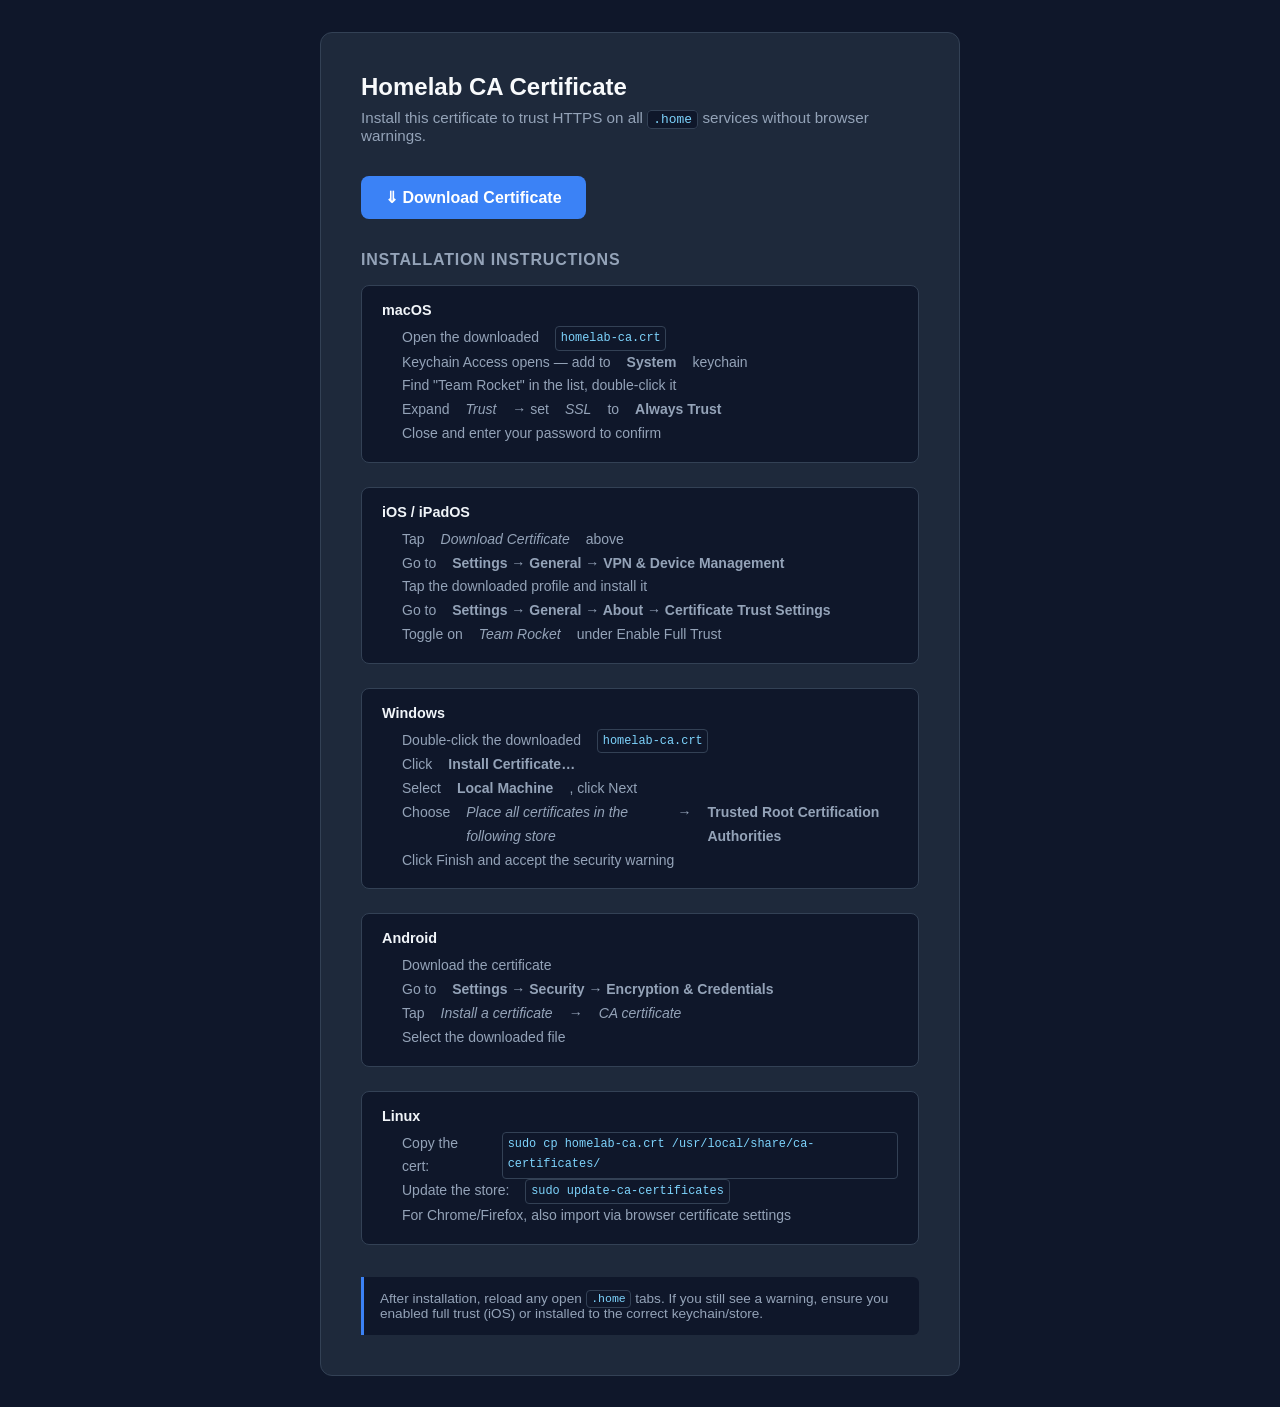
==== services/machamp-infra/ca-page/index.html @ 48a2c750 "Add ca.home certificate install page Serves the step-ca root CA cert via a small Nginx container so " ====
<!DOCTYPE html>
<html lang="en">
<head>
  <meta charset="UTF-8">
  <meta name="viewport" content="width=device-width, initial-scale=1.0">
  <title>Homelab CA Certificate</title>
  <style>
    * { box-sizing: border-box; margin: 0; padding: 0; }
    body {
      font-family: -apple-system, BlinkMacSystemFont, "Segoe UI", sans-serif;
      background: #0f172a;
      color: #e2e8f0;
      min-height: 100vh;
      display: flex;
      align-items: center;
      justify-content: center;
      padding: 2rem;
    }
    .card {
      background: #1e293b;
      border: 1px solid #334155;
      border-radius: 12px;
      padding: 2.5rem;
      max-width: 640px;
      width: 100%;
    }
    h1 { font-size: 1.5rem; margin-bottom: 0.5rem; color: #f8fafc; }
    .subtitle { color: #94a3b8; margin-bottom: 2rem; font-size: 0.95rem; }
    .download-btn {
      display: inline-flex;
      align-items: center;
      gap: 0.5rem;
      background: #3b82f6;
      color: #fff;
      text-decoration: none;
      padding: 0.75rem 1.5rem;
      border-radius: 8px;
      font-weight: 600;
      font-size: 1rem;
      margin-bottom: 2rem;
      transition: background 0.15s;
    }
    .download-btn:hover { background: #2563eb; }
    h2 { font-size: 1rem; color: #94a3b8; text-transform: uppercase; letter-spacing: 0.05em; margin-bottom: 1rem; }
    .steps { list-style: none; display: flex; flex-direction: column; gap: 1.5rem; }
    .steps li { display: flex; gap: 1rem; }
    .platform {
      background: #0f172a;
      border: 1px solid #334155;
      border-radius: 8px;
      padding: 1rem 1.25rem;
      flex: 1;
    }
    .platform-name {
      font-weight: 600;
      font-size: 0.9rem;
      margin-bottom: 0.5rem;
      color: #f1f5f9;
    }
    .platform ol { padding-left: 1.25rem; color: #94a3b8; font-size: 0.875rem; line-height: 1.7; }
    code {
      background: #0f172a;
      border: 1px solid #334155;
      border-radius: 4px;
      padding: 0.1em 0.4em;
      font-size: 0.85em;
      color: #7dd3fc;
    }
    .note {
      margin-top: 2rem;
      padding: 0.875rem 1rem;
      background: #0f172a;
      border-left: 3px solid #3b82f6;
      border-radius: 0 6px 6px 0;
      font-size: 0.85rem;
      color: #94a3b8;
    }
  </style>
</head>
<body>
  <div class="card">
    <h1>Homelab CA Certificate</h1>
    <p class="subtitle">Install this certificate to trust HTTPS on all <code>.home</code> services without browser warnings.</p>

    <a class="download-btn" href="/root_ca.crt">
      &#8659; Download Certificate
    </a>

    <h2>Installation Instructions</h2>
    <ul class="steps">
      <li>
        <div class="platform">
          <div class="platform-name">macOS</div>
          <ol>
            <li>Open the downloaded <code>homelab-ca.crt</code></li>
            <li>Keychain Access opens — add to <strong>System</strong> keychain</li>
            <li>Find "Team Rocket" in the list, double-click it</li>
            <li>Expand <em>Trust</em> → set <em>SSL</em> to <strong>Always Trust</strong></li>
            <li>Close and enter your password to confirm</li>
          </ol>
        </div>
      </li>
      <li>
        <div class="platform">
          <div class="platform-name">iOS / iPadOS</div>
          <ol>
            <li>Tap <em>Download Certificate</em> above</li>
            <li>Go to <strong>Settings → General → VPN &amp; Device Management</strong></li>
            <li>Tap the downloaded profile and install it</li>
            <li>Go to <strong>Settings → General → About → Certificate Trust Settings</strong></li>
            <li>Toggle on <em>Team Rocket</em> under Enable Full Trust</li>
          </ol>
        </div>
      </li>
      <li>
        <div class="platform">
          <div class="platform-name">Windows</div>
          <ol>
            <li>Double-click the downloaded <code>homelab-ca.crt</code></li>
            <li>Click <strong>Install Certificate…</strong></li>
            <li>Select <strong>Local Machine</strong>, click Next</li>
            <li>Choose <em>Place all certificates in the following store</em> → <strong>Trusted Root Certification Authorities</strong></li>
            <li>Click Finish and accept the security warning</li>
          </ol>
        </div>
      </li>
      <li>
        <div class="platform">
          <div class="platform-name">Android</div>
          <ol>
            <li>Download the certificate</li>
            <li>Go to <strong>Settings → Security → Encryption &amp; Credentials</strong></li>
            <li>Tap <em>Install a certificate</em> → <em>CA certificate</em></li>
            <li>Select the downloaded file</li>
          </ol>
        </div>
      </li>
      <li>
        <div class="platform">
          <div class="platform-name">Linux</div>
          <ol>
            <li>Copy the cert: <code>sudo cp homelab-ca.crt /usr/local/share/ca-certificates/</code></li>
            <li>Update the store: <code>sudo update-ca-certificates</code></li>
            <li>For Chrome/Firefox, also import via browser certificate settings</li>
          </ol>
        </div>
      </li>
    </ul>

    <div class="note">
      After installation, reload any open <code>.home</code> tabs. If you still see a warning, ensure you enabled full trust (iOS) or installed to the correct keychain/store.
    </div>
  </div>
</body>
</html>
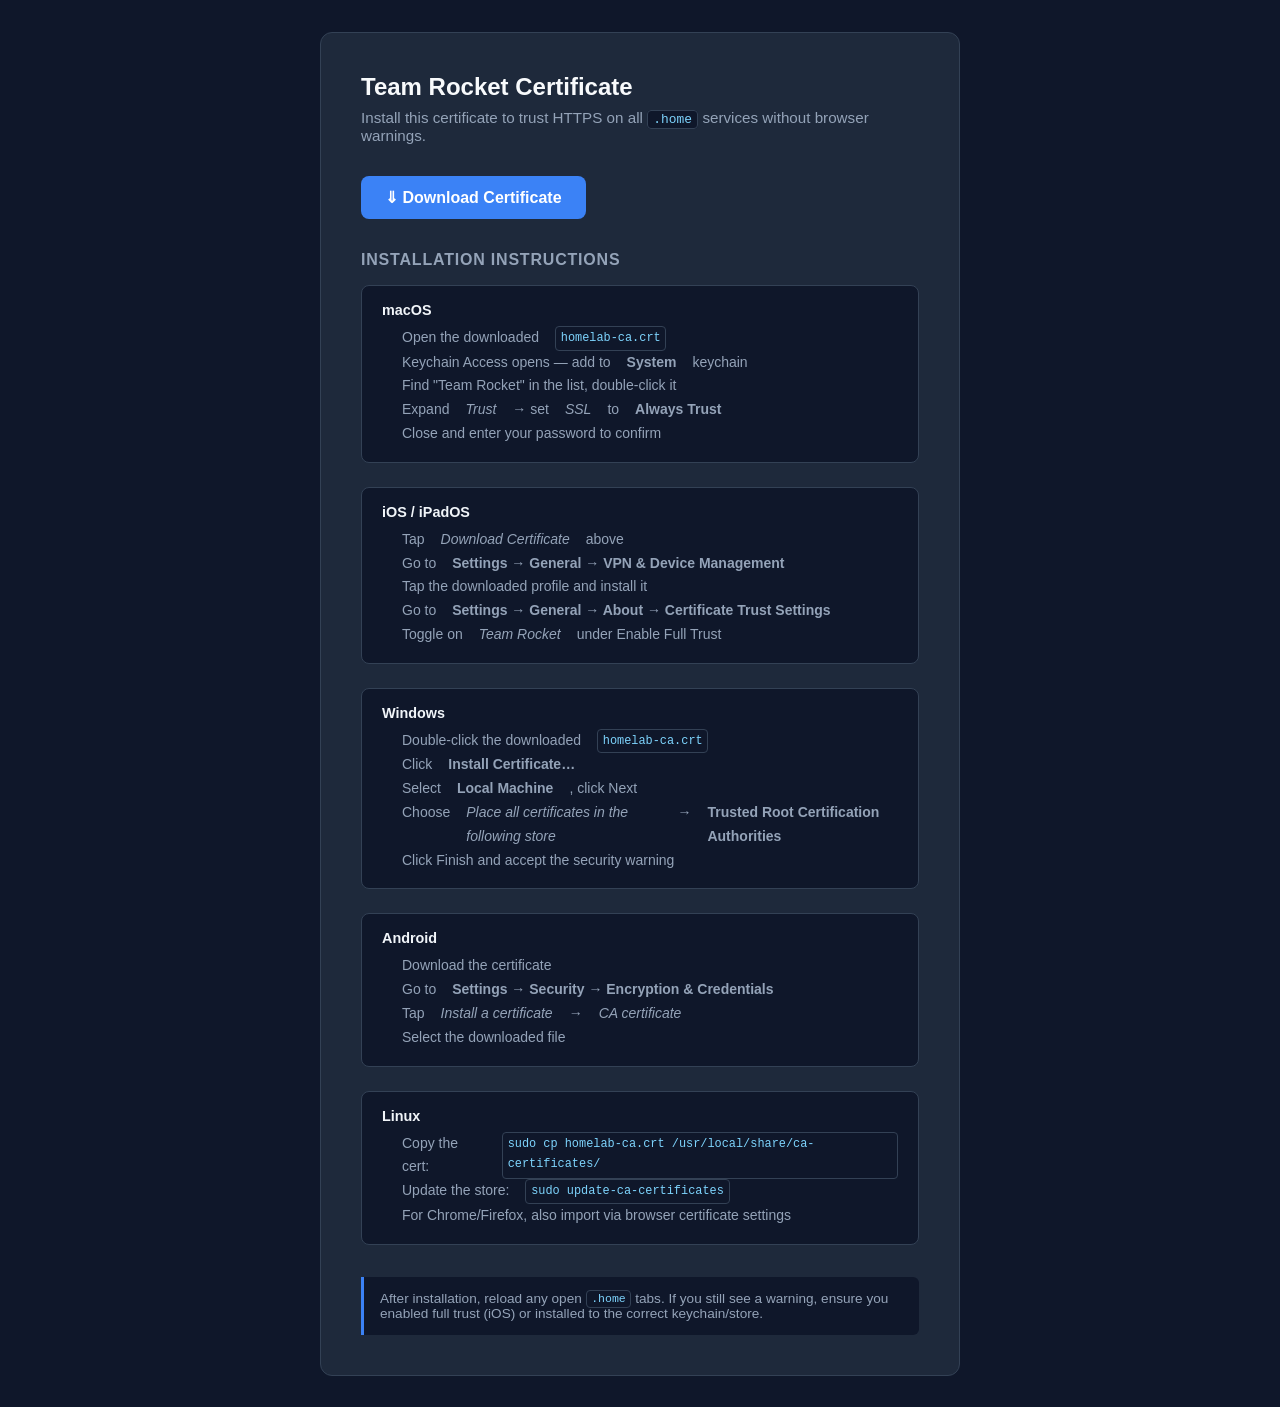
==== commit d1704df5: "Rename CA page title to Team Rocket Certificate https://claude.ai/code/session_013HJabzTUS8ECSq8Ezmo" ====
--- a/services/machamp-infra/ca-page/index.html
+++ b/services/machamp-infra/ca-page/index.html
@@ -3,7 +3,7 @@
 <head>
   <meta charset="UTF-8">
   <meta name="viewport" content="width=device-width, initial-scale=1.0">
-  <title>Homelab CA Certificate</title>
+  <title>Team Rocket Certificate</title>
   <style>
     * { box-sizing: border-box; margin: 0; padding: 0; }
     body {
@@ -79,7 +79,7 @@
 </head>
 <body>
   <div class="card">
-    <h1>Homelab CA Certificate</h1>
+    <h1>Team Rocket Certificate</h1>
     <p class="subtitle">Install this certificate to trust HTTPS on all <code>.home</code> services without browser warnings.</p>
 
     <a class="download-btn" href="/root_ca.crt">
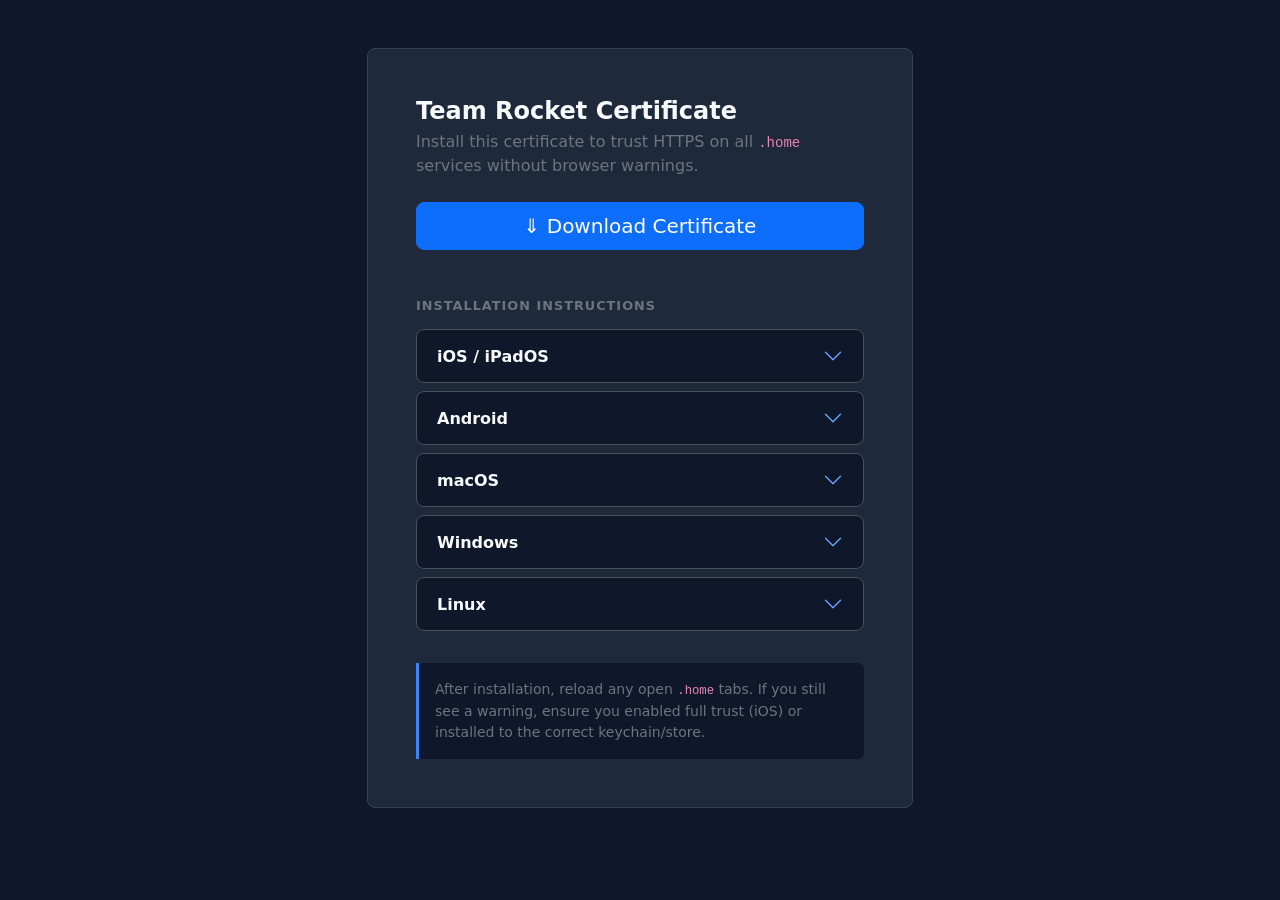
==== commit 80459b97: "Rewrite CA page with Bootstrap for mobile friendliness Replaces custom CSS with Bootstrap 5 dark the" ====
--- a/services/machamp-infra/ca-page/index.html
+++ b/services/machamp-infra/ca-page/index.html
@@ -1,155 +1,137 @@
 <!DOCTYPE html>
-<html lang="en">
+<html lang="en" data-bs-theme="dark">
 <head>
   <meta charset="UTF-8">
   <meta name="viewport" content="width=device-width, initial-scale=1.0">
   <title>Team Rocket Certificate</title>
+  <link rel="stylesheet" href="https://cdn.jsdelivr.net/npm/bootstrap@5.3.3/dist/css/bootstrap.min.css">
   <style>
-    * { box-sizing: border-box; margin: 0; padding: 0; }
-    body {
-      font-family: -apple-system, BlinkMacSystemFont, "Segoe UI", sans-serif;
-      background: #0f172a;
-      color: #e2e8f0;
-      min-height: 100vh;
-      display: flex;
-      align-items: center;
-      justify-content: center;
-      padding: 2rem;
-    }
-    .card {
-      background: #1e293b;
-      border: 1px solid #334155;
-      border-radius: 12px;
-      padding: 2.5rem;
-      max-width: 640px;
-      width: 100%;
-    }
-    h1 { font-size: 1.5rem; margin-bottom: 0.5rem; color: #f8fafc; }
-    .subtitle { color: #94a3b8; margin-bottom: 2rem; font-size: 0.95rem; }
-    .download-btn {
-      display: inline-flex;
-      align-items: center;
-      gap: 0.5rem;
-      background: #3b82f6;
-      color: #fff;
-      text-decoration: none;
-      padding: 0.75rem 1.5rem;
-      border-radius: 8px;
-      font-weight: 600;
-      font-size: 1rem;
-      margin-bottom: 2rem;
-      transition: background 0.15s;
-    }
-    .download-btn:hover { background: #2563eb; }
-    h2 { font-size: 1rem; color: #94a3b8; text-transform: uppercase; letter-spacing: 0.05em; margin-bottom: 1rem; }
-    .steps { list-style: none; display: flex; flex-direction: column; gap: 1.5rem; }
-    .steps li { display: flex; gap: 1rem; }
-    .platform {
-      background: #0f172a;
-      border: 1px solid #334155;
-      border-radius: 8px;
-      padding: 1rem 1.25rem;
-      flex: 1;
-    }
-    .platform-name {
-      font-weight: 600;
-      font-size: 0.9rem;
-      margin-bottom: 0.5rem;
-      color: #f1f5f9;
-    }
-    .platform ol { padding-left: 1.25rem; color: #94a3b8; font-size: 0.875rem; line-height: 1.7; }
-    code {
-      background: #0f172a;
-      border: 1px solid #334155;
-      border-radius: 4px;
-      padding: 0.1em 0.4em;
-      font-size: 0.85em;
-      color: #7dd3fc;
-    }
-    .note {
-      margin-top: 2rem;
-      padding: 0.875rem 1rem;
-      background: #0f172a;
-      border-left: 3px solid #3b82f6;
-      border-radius: 0 6px 6px 0;
-      font-size: 0.85rem;
-      color: #94a3b8;
-    }
+    body { background-color: #0f172a; }
+    .card { border-color: #334155; background-color: #1e293b; }
+    .platform-card { border-color: #334155; background-color: #0f172a; }
+    .note { border-left: 3px solid #3b82f6; background-color: #0f172a; }
   </style>
 </head>
 <body>
-  <div class="card">
-    <h1>Team Rocket Certificate</h1>
-    <p class="subtitle">Install this certificate to trust HTTPS on all <code>.home</code> services without browser warnings.</p>
+  <div class="container py-5">
+    <div class="row justify-content-center">
+      <div class="col-12 col-md-8 col-lg-6">
+        <div class="card rounded-3 p-4 p-md-5">
 
-    <a class="download-btn" href="/root_ca.crt">
-      &#8659; Download Certificate
-    </a>
+          <h1 class="h4 fw-bold text-light mb-1">Team Rocket Certificate</h1>
+          <p class="text-secondary mb-4">Install this certificate to trust HTTPS on all <code>.home</code> services without browser warnings.</p>
 
-    <h2>Installation Instructions</h2>
-    <ul class="steps">
-      <li>
-        <div class="platform">
-          <div class="platform-name">macOS</div>
-          <ol>
-            <li>Open the downloaded <code>homelab-ca.crt</code></li>
-            <li>Keychain Access opens — add to <strong>System</strong> keychain</li>
-            <li>Find "Team Rocket" in the list, double-click it</li>
-            <li>Expand <em>Trust</em> → set <em>SSL</em> to <strong>Always Trust</strong></li>
-            <li>Close and enter your password to confirm</li>
-          </ol>
+          <a href="/root_ca.crt" class="btn btn-primary btn-lg w-100 mb-5">
+            &#8659; Download Certificate
+          </a>
+
+          <h2 class="text-uppercase text-secondary fw-semibold mb-3" style="font-size:0.8rem;letter-spacing:0.08em;">Installation Instructions</h2>
+
+          <div class="accordion accordion-flush" id="installAccordion">
+
+            <div class="accordion-item platform-card border rounded-3 mb-2">
+              <h2 class="accordion-header">
+                <button class="accordion-button collapsed rounded-3 bg-transparent text-light fw-semibold" type="button" data-bs-toggle="collapse" data-bs-target="#ios">
+                  iOS / iPadOS
+                </button>
+              </h2>
+              <div id="ios" class="accordion-collapse collapse" data-bs-parent="#installAccordion">
+                <div class="accordion-body text-secondary">
+                  <ol class="mb-0">
+                    <li>Tap <strong>Download Certificate</strong> above</li>
+                    <li>Go to <strong>Settings &rarr; General &rarr; VPN &amp; Device Management</strong></li>
+                    <li>Tap the downloaded profile and install it</li>
+                    <li>Go to <strong>Settings &rarr; General &rarr; About &rarr; Certificate Trust Settings</strong></li>
+                    <li>Toggle on <em>Team Rocket</em> under Enable Full Trust</li>
+                  </ol>
+                </div>
+              </div>
+            </div>
+
+            <div class="accordion-item platform-card border rounded-3 mb-2">
+              <h2 class="accordion-header">
+                <button class="accordion-button collapsed rounded-3 bg-transparent text-light fw-semibold" type="button" data-bs-toggle="collapse" data-bs-target="#android">
+                  Android
+                </button>
+              </h2>
+              <div id="android" class="accordion-collapse collapse" data-bs-parent="#installAccordion">
+                <div class="accordion-body text-secondary">
+                  <ol class="mb-0">
+                    <li>Download the certificate</li>
+                    <li>Go to <strong>Settings &rarr; Security &rarr; Encryption &amp; Credentials</strong></li>
+                    <li>Tap <em>Install a certificate</em> &rarr; <em>CA certificate</em></li>
+                    <li>Select the downloaded file</li>
+                  </ol>
+                </div>
+              </div>
+            </div>
+
+            <div class="accordion-item platform-card border rounded-3 mb-2">
+              <h2 class="accordion-header">
+                <button class="accordion-button collapsed rounded-3 bg-transparent text-light fw-semibold" type="button" data-bs-toggle="collapse" data-bs-target="#macos">
+                  macOS
+                </button>
+              </h2>
+              <div id="macos" class="accordion-collapse collapse" data-bs-parent="#installAccordion">
+                <div class="accordion-body text-secondary">
+                  <ol class="mb-0">
+                    <li>Open the downloaded <code>homelab-ca.crt</code></li>
+                    <li>Keychain Access opens &mdash; add to <strong>System</strong> keychain</li>
+                    <li>Find <em>Team Rocket</em> in the list and double-click it</li>
+                    <li>Expand <em>Trust</em> &rarr; set <em>SSL</em> to <strong>Always Trust</strong></li>
+                    <li>Close and enter your password to confirm</li>
+                  </ol>
+                </div>
+              </div>
+            </div>
+
+            <div class="accordion-item platform-card border rounded-3 mb-2">
+              <h2 class="accordion-header">
+                <button class="accordion-button collapsed rounded-3 bg-transparent text-light fw-semibold" type="button" data-bs-toggle="collapse" data-bs-target="#windows">
+                  Windows
+                </button>
+              </h2>
+              <div id="windows" class="accordion-collapse collapse" data-bs-parent="#installAccordion">
+                <div class="accordion-body text-secondary">
+                  <ol class="mb-0">
+                    <li>Double-click the downloaded <code>homelab-ca.crt</code></li>
+                    <li>Click <strong>Install Certificate&hellip;</strong></li>
+                    <li>Select <strong>Local Machine</strong>, click Next</li>
+                    <li>Choose <em>Place all certificates in the following store</em> &rarr; <strong>Trusted Root Certification Authorities</strong></li>
+                    <li>Click Finish and accept the security warning</li>
+                  </ol>
+                </div>
+              </div>
+            </div>
+
+            <div class="accordion-item platform-card border rounded-3 mb-2">
+              <h2 class="accordion-header">
+                <button class="accordion-button collapsed rounded-3 bg-transparent text-light fw-semibold" type="button" data-bs-toggle="collapse" data-bs-target="#linux">
+                  Linux
+                </button>
+              </h2>
+              <div id="linux" class="accordion-collapse collapse" data-bs-parent="#installAccordion">
+                <div class="accordion-body text-secondary">
+                  <ol class="mb-0">
+                    <li>Copy the cert: <code>sudo cp homelab-ca.crt /usr/local/share/ca-certificates/</code></li>
+                    <li>Update the store: <code>sudo update-ca-certificates</code></li>
+                    <li>For Chrome/Firefox, also import via browser certificate settings</li>
+                  </ol>
+                </div>
+              </div>
+            </div>
+
+          </div><!-- /accordion -->
+
+          <div class="note rounded-end-2 p-3 mt-4 text-secondary small">
+            After installation, reload any open <code>.home</code> tabs. If you still see a warning, ensure you enabled full trust (iOS) or installed to the correct keychain/store.
+          </div>
+
         </div>
-      </li>
-      <li>
-        <div class="platform">
-          <div class="platform-name">iOS / iPadOS</div>
-          <ol>
-            <li>Tap <em>Download Certificate</em> above</li>
-            <li>Go to <strong>Settings → General → VPN &amp; Device Management</strong></li>
-            <li>Tap the downloaded profile and install it</li>
-            <li>Go to <strong>Settings → General → About → Certificate Trust Settings</strong></li>
-            <li>Toggle on <em>Team Rocket</em> under Enable Full Trust</li>
-          </ol>
-        </div>
-      </li>
-      <li>
-        <div class="platform">
-          <div class="platform-name">Windows</div>
-          <ol>
-            <li>Double-click the downloaded <code>homelab-ca.crt</code></li>
-            <li>Click <strong>Install Certificate…</strong></li>
-            <li>Select <strong>Local Machine</strong>, click Next</li>
-            <li>Choose <em>Place all certificates in the following store</em> → <strong>Trusted Root Certification Authorities</strong></li>
-            <li>Click Finish and accept the security warning</li>
-          </ol>
-        </div>
-      </li>
-      <li>
-        <div class="platform">
-          <div class="platform-name">Android</div>
-          <ol>
-            <li>Download the certificate</li>
-            <li>Go to <strong>Settings → Security → Encryption &amp; Credentials</strong></li>
-            <li>Tap <em>Install a certificate</em> → <em>CA certificate</em></li>
-            <li>Select the downloaded file</li>
-          </ol>
-        </div>
-      </li>
-      <li>
-        <div class="platform">
-          <div class="platform-name">Linux</div>
-          <ol>
-            <li>Copy the cert: <code>sudo cp homelab-ca.crt /usr/local/share/ca-certificates/</code></li>
-            <li>Update the store: <code>sudo update-ca-certificates</code></li>
-            <li>For Chrome/Firefox, also import via browser certificate settings</li>
-          </ol>
-        </div>
-      </li>
-    </ul>
-
-    <div class="note">
-      After installation, reload any open <code>.home</code> tabs. If you still see a warning, ensure you enabled full trust (iOS) or installed to the correct keychain/store.
+      </div>
     </div>
   </div>
+
+  <script src="https://cdn.jsdelivr.net/npm/bootstrap@5.3.3/dist/js/bootstrap.bundle.min.js"></script>
 </body>
 </html>
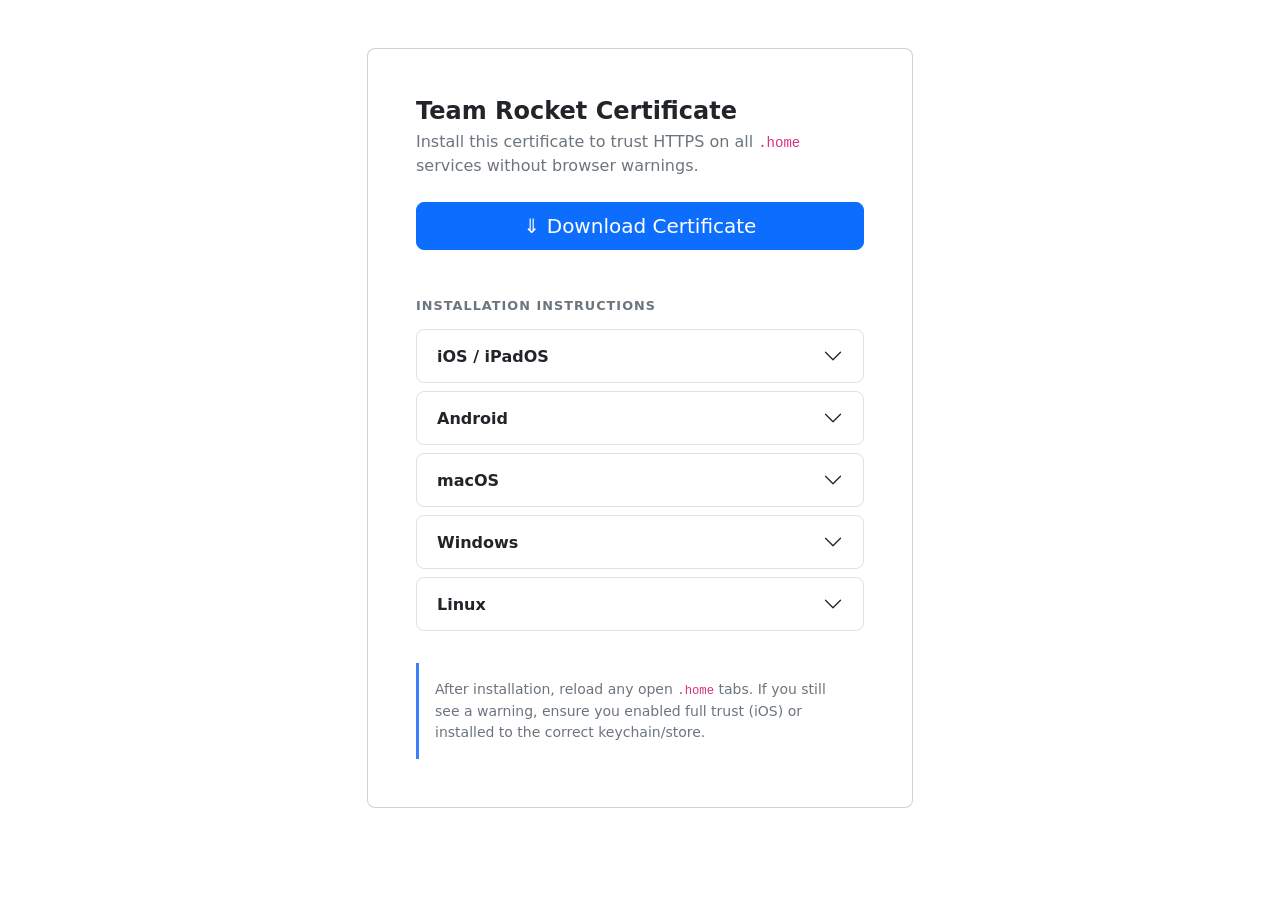
==== commit d418f01f: "Follow device dark/light mode preference on CA page Replaces hardcoded dark theme with prefers-color" ====
--- a/services/machamp-infra/ca-page/index.html
+++ b/services/machamp-infra/ca-page/index.html
@@ -1,16 +1,28 @@
 <!DOCTYPE html>
-<html lang="en" data-bs-theme="dark">
+<html lang="en">
 <head>
   <meta charset="UTF-8">
   <meta name="viewport" content="width=device-width, initial-scale=1.0">
   <title>Team Rocket Certificate</title>
   <link rel="stylesheet" href="https://cdn.jsdelivr.net/npm/bootstrap@5.3.3/dist/css/bootstrap.min.css">
   <style>
-    body { background-color: #0f172a; }
-    .card { border-color: #334155; background-color: #1e293b; }
-    .platform-card { border-color: #334155; background-color: #0f172a; }
-    .note { border-left: 3px solid #3b82f6; background-color: #0f172a; }
+    @media (prefers-color-scheme: dark) {
+      html { data-bs-theme: dark; }
+      body { background-color: #0f172a; }
+      .card { border-color: #334155 !important; background-color: #1e293b !important; }
+      .platform-card { border-color: #334155 !important; background-color: #0f172a !important; }
+      .note { background-color: #0f172a !important; }
+      .accordion-button { color: #f8fafc !important; }
+      .accordion-button:not(.collapsed) { color: #f8fafc !important; background-color: #0f172a !important; }
+      .accordion-button::after { filter: invert(1); }
+    }
+    .note { border-left: 3px solid #3b82f6; }
   </style>
+  <script>
+    if (window.matchMedia('(prefers-color-scheme: dark)').matches) {
+      document.documentElement.setAttribute('data-bs-theme', 'dark');
+    }
+  </script>
 </head>
 <body>
   <div class="container py-5">
@@ -18,7 +30,7 @@
       <div class="col-12 col-md-8 col-lg-6">
         <div class="card rounded-3 p-4 p-md-5">
 
-          <h1 class="h4 fw-bold text-light mb-1">Team Rocket Certificate</h1>
+          <h1 class="h4 fw-bold mb-1">Team Rocket Certificate</h1>
           <p class="text-secondary mb-4">Install this certificate to trust HTTPS on all <code>.home</code> services without browser warnings.</p>
 
           <a href="/root_ca.crt" class="btn btn-primary btn-lg w-100 mb-5">
@@ -31,7 +43,7 @@
 
             <div class="accordion-item platform-card border rounded-3 mb-2">
               <h2 class="accordion-header">
-                <button class="accordion-button collapsed rounded-3 bg-transparent text-light fw-semibold" type="button" data-bs-toggle="collapse" data-bs-target="#ios">
+                <button class="accordion-button collapsed rounded-3 bg-transparent fw-semibold" type="button" data-bs-toggle="collapse" data-bs-target="#ios">
                   iOS / iPadOS
                 </button>
               </h2>
@@ -50,7 +62,7 @@
 
             <div class="accordion-item platform-card border rounded-3 mb-2">
               <h2 class="accordion-header">
-                <button class="accordion-button collapsed rounded-3 bg-transparent text-light fw-semibold" type="button" data-bs-toggle="collapse" data-bs-target="#android">
+                <button class="accordion-button collapsed rounded-3 bg-transparent fw-semibold" type="button" data-bs-toggle="collapse" data-bs-target="#android">
                   Android
                 </button>
               </h2>
@@ -68,7 +80,7 @@
 
             <div class="accordion-item platform-card border rounded-3 mb-2">
               <h2 class="accordion-header">
-                <button class="accordion-button collapsed rounded-3 bg-transparent text-light fw-semibold" type="button" data-bs-toggle="collapse" data-bs-target="#macos">
+                <button class="accordion-button collapsed rounded-3 bg-transparent fw-semibold" type="button" data-bs-toggle="collapse" data-bs-target="#macos">
                   macOS
                 </button>
               </h2>
@@ -87,7 +99,7 @@
 
             <div class="accordion-item platform-card border rounded-3 mb-2">
               <h2 class="accordion-header">
-                <button class="accordion-button collapsed rounded-3 bg-transparent text-light fw-semibold" type="button" data-bs-toggle="collapse" data-bs-target="#windows">
+                <button class="accordion-button collapsed rounded-3 bg-transparent fw-semibold" type="button" data-bs-toggle="collapse" data-bs-target="#windows">
                   Windows
                 </button>
               </h2>
@@ -106,7 +118,7 @@
 
             <div class="accordion-item platform-card border rounded-3 mb-2">
               <h2 class="accordion-header">
-                <button class="accordion-button collapsed rounded-3 bg-transparent text-light fw-semibold" type="button" data-bs-toggle="collapse" data-bs-target="#linux">
+                <button class="accordion-button collapsed rounded-3 bg-transparent fw-semibold" type="button" data-bs-toggle="collapse" data-bs-target="#linux">
                   Linux
                 </button>
               </h2>
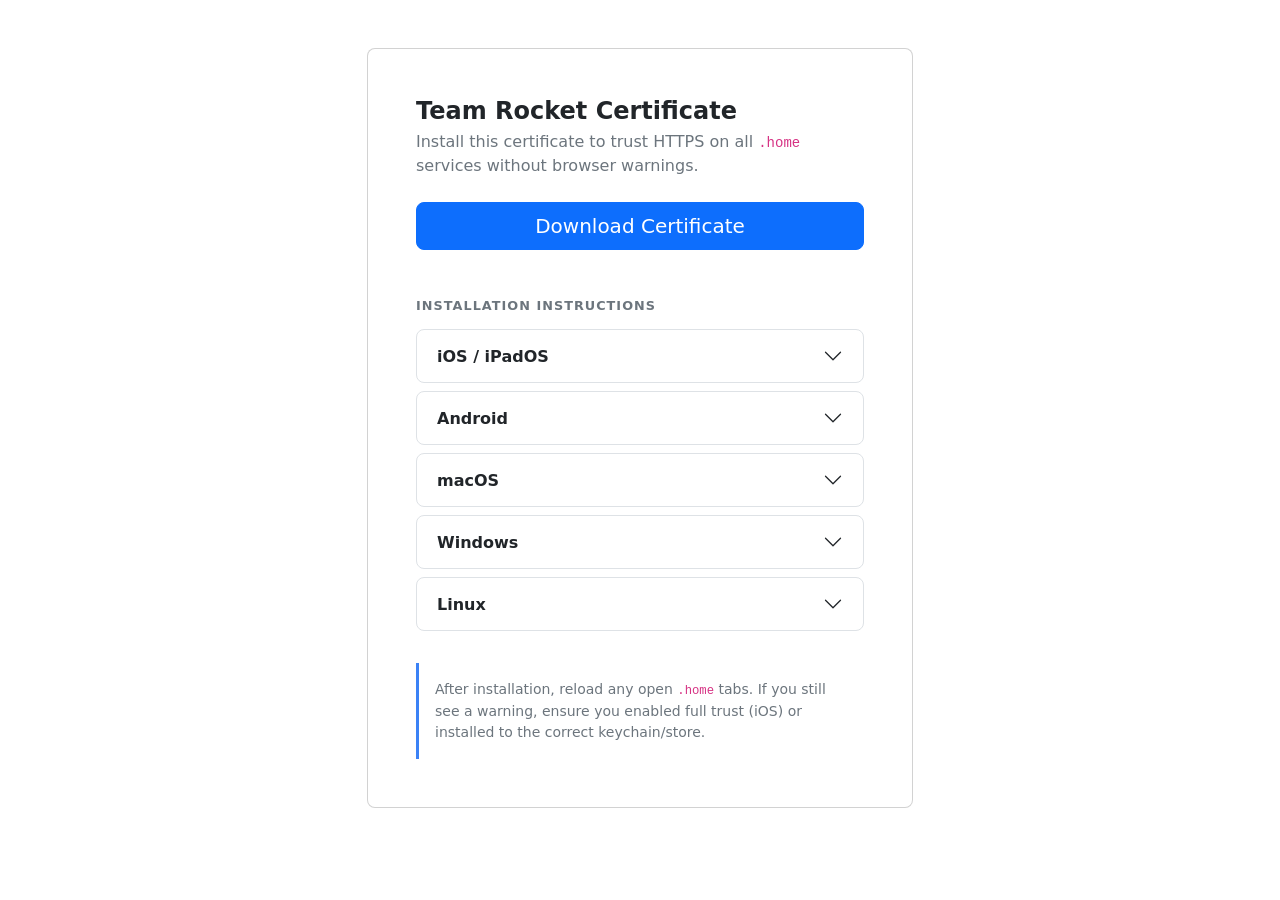
==== commit 70c665aa: "Remove down arrow from Download Certificate button https://claude.ai/code/session_013HJabzTUS8ECSq8E" ====
--- a/services/machamp-infra/ca-page/index.html
+++ b/services/machamp-infra/ca-page/index.html
@@ -34,7 +34,7 @@
           <p class="text-secondary mb-4">Install this certificate to trust HTTPS on all <code>.home</code> services without browser warnings.</p>
 
           <a href="/root_ca.crt" class="btn btn-primary btn-lg w-100 mb-5">
-            &#8659; Download Certificate
+            Download Certificate
           </a>
 
           <h2 class="text-uppercase text-secondary fw-semibold mb-3" style="font-size:0.8rem;letter-spacing:0.08em;">Installation Instructions</h2>
